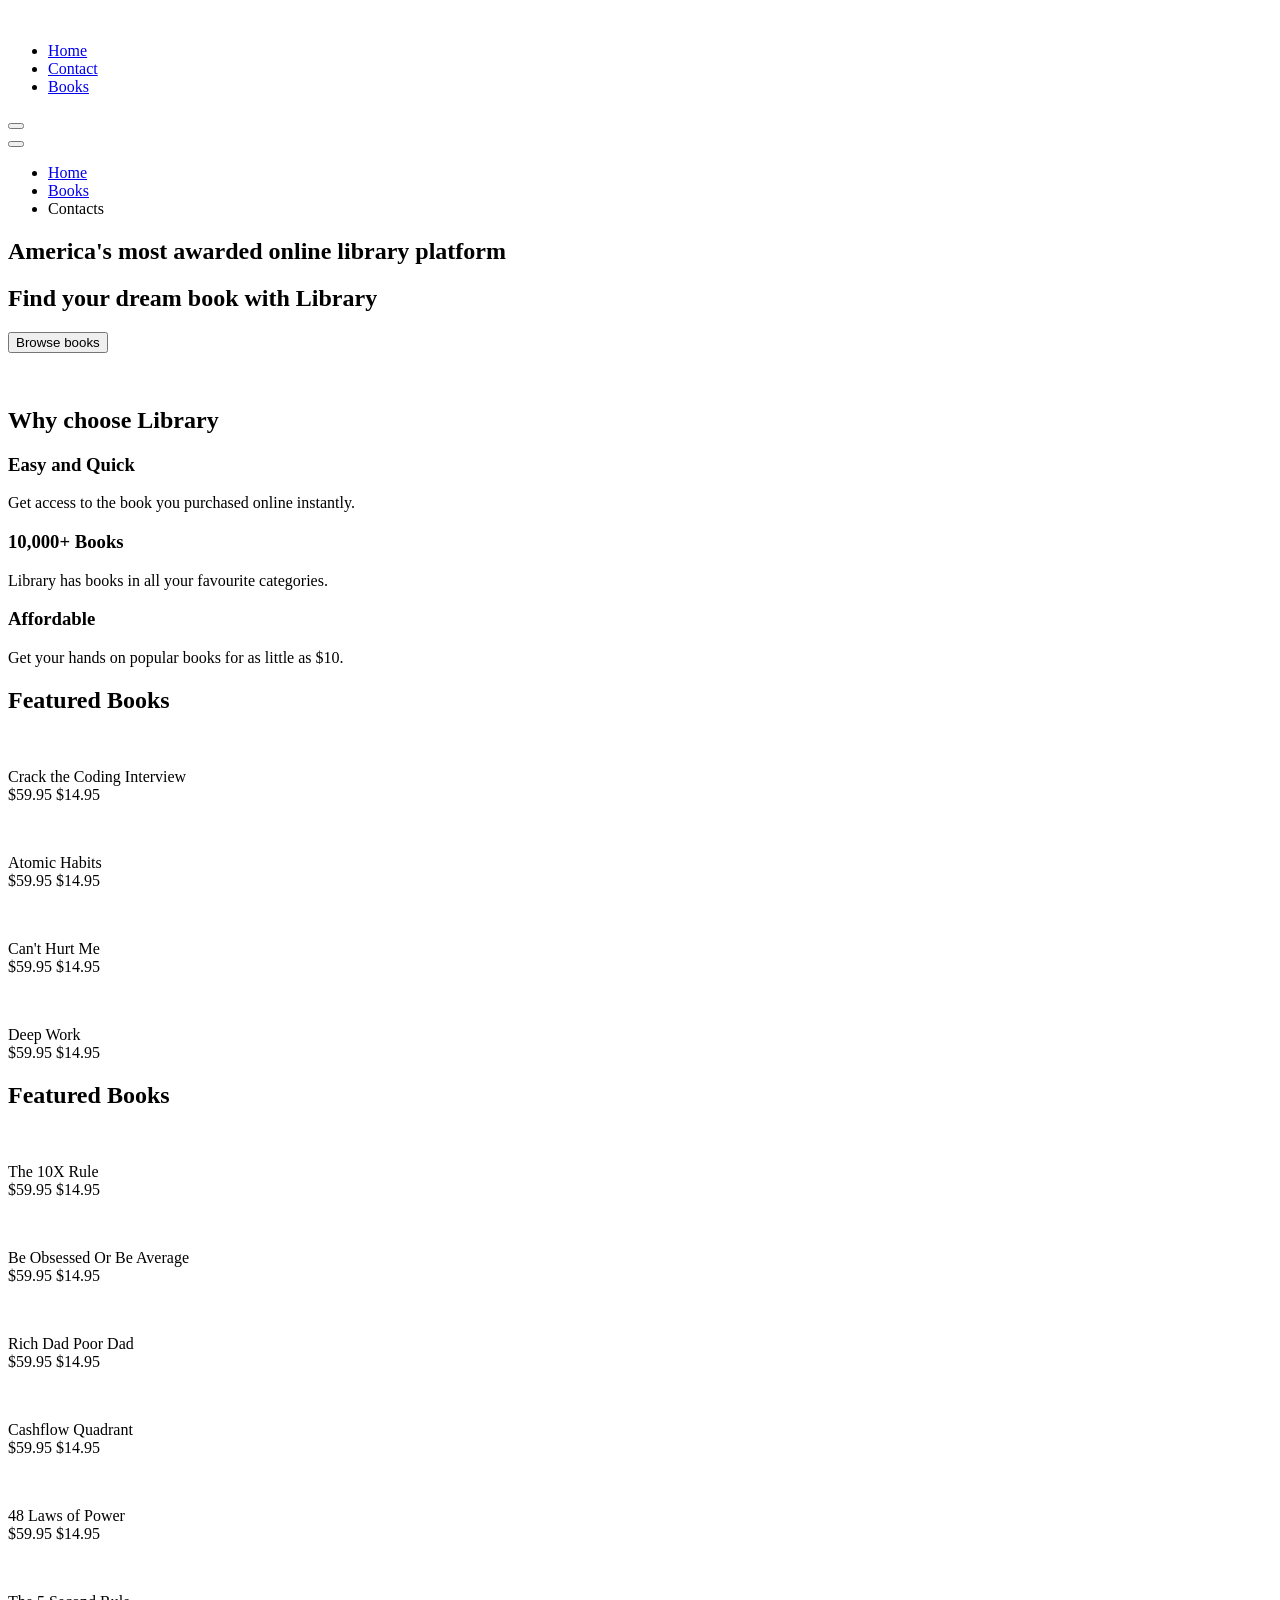
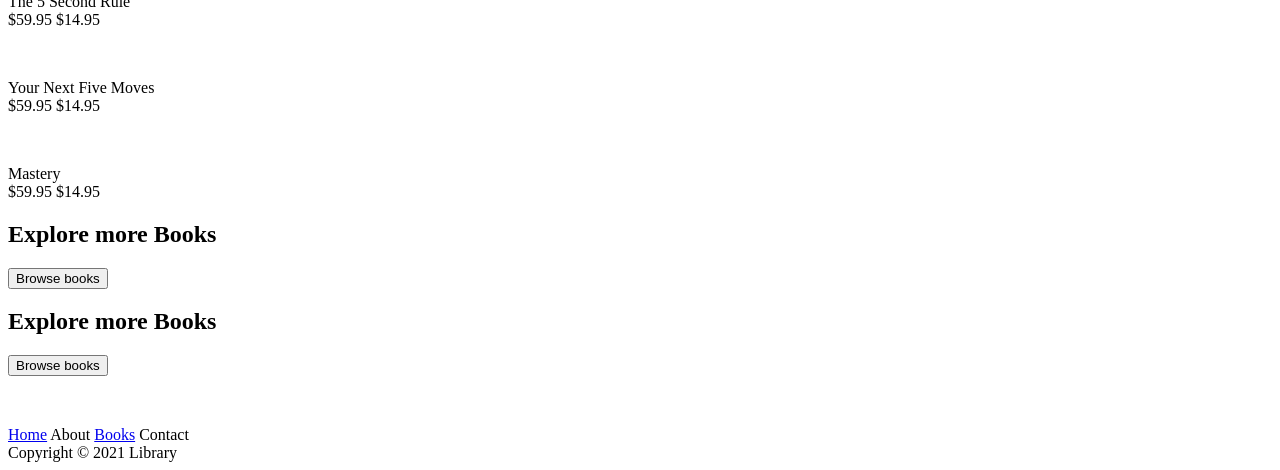
==== index.html @ ea18786e "Save library project progress" ====
<!DOCTYPE html>
<html lang="en">

<head>
  <meta charset="UTF-8">
  <meta http-equiv="X-UA-Compatible" content="IE=edge">
  <meta name="viewport" content="width=device-width, initial-scale=1.0">
  <title>Library</title>
  <link rel="stylesheet" href="style.css">
  <script src="https://kit.fontawesome.com/c8e4d183c2.js" crossorigin="anonymous"></script>
  <script src="index.js"></script>
</head>

<body>
  <section id="landing">
    <nav>
      <div class="nav__container">
        <img class="logo" src="assets/Library.svg" alt="">
        <ul class="nav__links">
          <li><a href="#" class="nav__link">Home</a></li>
          <li><a href="#" class="nav__link">Contact</a></li>
          <li><a href="#" class="nav__link nav__link--primary">Books</a></li>
        </ul>
        <button class="btn__menu" onclick="openMenu()">
          <i class="fas fa-bars"></i>
        </button>
        <div class="menu__backdrop">
          <button class="btn__menu btn__menu--close" onclick="closeMenu()">
            <i class="fas fa-times"></i>
          </button>
          <ul class="menu__links">
            <li class="menu__list">
              <a href="#" class="menu__link" onclick="closeMenu()">Home</a>
            </li>
            <li class="menu__list">
              <a href="#features" class="menu__link" onclick="closeMenu()">Books</a>
            </li>
            <li class="menu__list">
              <a class="menu__link no-cursor" onclick="closeMenu()">Contacts</a>
            </li>
          </ul>
        </div>
      </div>
    </nav>
    <header>
      <div class="header__container">
        <div class="header__description">
          <h1>America's most awarded online library platform</h1>
          <h2>Find your dream book with <span class="purple">Library</span></h2>
          <a href="#features">
            <button class="btn">Browse books</button>
          </a>
        </div>
        <figure class="header__img--wrapper">
          <img src="assets/Undraw_Books.svg" alt="">
        </figure>
      </div>
    </header>
  </section>

  <main>
    <section id="highlights">
      <div class="container">
        <div class="row">
          <h2 class="section__title">
            Why choose <span class="purple">Library</span>
          </h2>
          <div class="highlight__wrapper">
            <div class="highlight">
              <div class="highlight__img">
                <i class="fas fa-bolt"></i>
              </div>
              <h3 class="highlight__subtitle">
                Easy and Quick
              </h3>
              <p class="highlight__para">
                Get access to the book you purchased online instantly.
              </p>
            </div>
            <div class="highlight">
              <div class="highlight__img">
                <i class="fas fa-book-open"></i>
              </div>
              <h3 class="highlight__subtitle">
                10,000+ Books
              </h3>
              <p class="highlight__para">
                Library has books in all your favourite categories.
              </p>
            </div>
            <div class="highlight">
              <div class="highlight__img">
                <i class="fas fa-tags"></i>
              </div>
              <h3 class="highlight__subtitle">
                Affordable
              </h3>
              <p class="highlight__para">
                Get your hands on popular books for as little as $10.
              </p>
            </div>
          </div>
        </div>
      </div>
    </section>

    <section id="features">
      <div class="container">
        <div class="row">
          <h2 class="section__title">
            Featured <span class="purple">Books</span>
          </h2>
          <div class="books">
            <div class="book">
              <figure class="book__img--wrapper">
                <img class="book__img" src="assets/crack the coding interview.png" alt="">
              </figure>
              <div class="book__title">
                Crack the Coding Interview
              </div>
              <div class="book__ratings">
                <i class="fas fa-star"></i>
                <i class="fas fa-star"></i>
                <i class="fas fa-star"></i>
                <i class="fas fa-star"></i>
                <i class="fas fa-star-half-alt"></i>
              </div>
              <div class="book__price">
                <span class="book__price--normal">$59.95</span> $14.95
              </div>
            </div>
            <div class="book">
              <figure class="book__img--wrapper">
                <img class="book__img" src="assets/atomic habits.jpg" alt="">
              </figure>
              <div class="book__title">
                Atomic Habits
              </div>
              <div class="book__ratings">
                <i class="fas fa-star"></i>
                <i class="fas fa-star"></i>
                <i class="fas fa-star"></i>
                <i class="fas fa-star"></i>
                <i class="fas fa-star-half-alt"></i>
              </div>
              <div class="book__price">
                <span class="book__price--normal">$59.95</span> $14.95
              </div>
            </div>
            <div class="book">
              <figure class="book__img--wrapper">
                <img class="book__img" src="assets/david goggins.jpeg" alt="">
              </figure>
              <div class="book__title">
                Can't Hurt Me
              </div>
              <div class="book__ratings">
                <i class="fas fa-star"></i>
                <i class="fas fa-star"></i>
                <i class="fas fa-star"></i>
                <i class="fas fa-star"></i>
                <i class="fas fa-star-half-alt"></i>
              </div>
              <div class="book__price">
                <span class="book__price--normal">$59.95</span> $14.95
              </div>
            </div>
            <div class="book">
              <figure class="book__img--wrapper">
                <img class="book__img" src="assets/deep work.jpeg" alt="">
              </figure>
              <div class="book__title">
                Deep Work
              </div>
              <div class="book__ratings">
                <i class="fas fa-star"></i>
                <i class="fas fa-star"></i>
                <i class="fas fa-star"></i>
                <i class="fas fa-star"></i>
                <i class="fas fa-star-half-alt"></i>
              </div>
              <div class="book__price">
                <span class="book__price--normal">$59.95</span> $14.95
              </div>
            </div>
          </div>
        </div>
      </div>
    </section>

    <section id="recent">
      <div class="container">
        <div class="row">
          <h2 class="section__title">
            Featured <span class="purple">Books</span>
          </h2>
          <div class="books">
            <div class="book">
              <figure class="book__img--wrapper">
                <img class="book__img" src="assets/book-1.jpeg" alt="">
              </figure>
              <div class="book__title">
                The 10X Rule
              </div>
              <div class="book__ratings">
                <i class="fas fa-star"></i>
                <i class="fas fa-star"></i>
                <i class="fas fa-star"></i>
                <i class="fas fa-star"></i>
                <i class="fas fa-star-half-alt"></i>
              </div>
              <div class="book__price">
                <span class="book__price--normal">$59.95</span> $14.95
              </div>
            </div>
            <div class="book">
              <figure class="book__img--wrapper">
                <img class="book__img" src="assets/book-2.jpeg" alt="">
              </figure>
              <div class="book__title">
                Be Obsessed Or Be Average
              </div>
              <div class="book__ratings">
                <i class="fas fa-star"></i>
                <i class="fas fa-star"></i>
                <i class="fas fa-star"></i>
                <i class="fas fa-star"></i>
                <i class="fas fa-star-half-alt"></i>
              </div>
              <div class="book__price">
                <span class="book__price--normal">$59.95</span> $14.95
              </div>
            </div>
            <div class="book">
              <figure class="book__img--wrapper">
                <img class="book__img" src="assets/book-3.jpeg" alt="">
              </figure>
              <div class="book__title">
                Rich Dad Poor Dad
              </div>
              <div class="book__ratings">
                <i class="fas fa-star"></i>
                <i class="fas fa-star"></i>
                <i class="fas fa-star"></i>
                <i class="fas fa-star"></i>
                <i class="fas fa-star-half-alt"></i>
              </div>
              <div class="book__price">
                <span class="book__price--normal">$59.95</span> $14.95
              </div>
            </div>
            <div class="book">
              <figure class="book__img--wrapper">
                <img class="book__img" src="assets/book-4.jpeg" alt="">
              </figure>
              <div class="book__title">
                Cashflow Quadrant
              </div>
              <div class="book__ratings">
                <i class="fas fa-star"></i>
                <i class="fas fa-star"></i>
                <i class="fas fa-star"></i>
                <i class="fas fa-star"></i>
                <i class="fas fa-star-half-alt"></i>
              </div>
              <div class="book__price">
                <span class="book__price--normal">$59.95</span> $14.95
              </div>
            </div>
            <div class="book">
              <figure class="book__img--wrapper">
                <img class="book__img" src="assets/book-5.jpeg" alt="">
              </figure>
              <div class="book__title">
                48 Laws of Power
              </div>
              <div class="book__ratings">
                <i class="fas fa-star"></i>
                <i class="fas fa-star"></i>
                <i class="fas fa-star"></i>
                <i class="fas fa-star"></i>
                <i class="fas fa-star-half-alt"></i>
              </div>
              <div class="book__price">
                <span class="book__price--normal">$59.95</span> $14.95
              </div>
            </div>
            <div class="book">
              <figure class="book__img--wrapper">
                <img class="book__img" src="assets/book-6.jpeg" alt="">
              </figure>
              <div class="book__title">
                The 5 Second Rule
              </div>
              <div class="book__ratings">
                <i class="fas fa-star"></i>
                <i class="fas fa-star"></i>
                <i class="fas fa-star"></i>
                <i class="fas fa-star"></i>
                <i class="fas fa-star-half-alt"></i>
              </div>
              <div class="book__price">
                <span class="book__price--normal">$59.95</span> $14.95
              </div>
            </div>
            <div class="book">
              <figure class="book__img--wrapper">
                <img class="book__img" src="assets/book-7.jpg" alt="">
              </figure>
              <div class="book__title">
                Your Next Five Moves
              </div>
              <div class="book__ratings">
                <i class="fas fa-star"></i>
                <i class="fas fa-star"></i>
                <i class="fas fa-star"></i>
                <i class="fas fa-star"></i>
                <i class="fas fa-star-half-alt"></i>
              </div>
              <div class="book__price">
                <span class="book__price--normal">$59.95</span> $14.95
              </div>
            </div>
            <div class="book">
              <figure class="book__img--wrapper">
                <img class="book__img" src="assets/book-8.jpeg" alt="">
              </figure>
              <div class="book__title">
                Mastery
              </div>
              <div class="book__ratings">
                <i class="fas fa-star"></i>
                <i class="fas fa-star"></i>
                <i class="fas fa-star"></i>
                <i class="fas fa-star"></i>
                <i class="fas fa-star-half-alt"></i>
              </div>
              <div class="book__price">
                <span class="book__price--normal">$59.95</span> $14.95
              </div>
            </div>
          </div>
        </div>
      </div>
    </section>

    <section id="explore">
      <div class="container">
        <div class="row row__column">
          <h2>Explore more <span class="purple">Books</span></h2>
          <a href="#features">
            <button class="btn">Browse books</button>
          </a>
        </div>
      </div>
    </section>

    <section id="explore">
      <div class="container">
        <div class="row row__column">
          <h2>Explore more <span class="purple">Books</span></h2>
          <a href="#features">
            <button class="btn">Browse books</button>
          </a>
        </div>
      </div>
    </section>
  </main>

  <footer>
    <div class="container">
      <div class="row row__column">
        <a href="#">
          <figure class="footer__logo">
            <img src="assets/Library.svg" class="footer__logo--img" alt="">
          </figure>
        </a>
        <div class="footer__list">
          <a href="#" class="footer__link">Home</a>
          <a class="footer__link no-cursor">About</a>
          <a href="#features" class="footer__link">Books</a>
          <a class="footer__link no-cursor">Contact</a>
        </div>
        <div class="footer__copyright">Copyright &copy; 2021 Library</div>
      </div>
    </div>
  </footer>
</body>

</html>
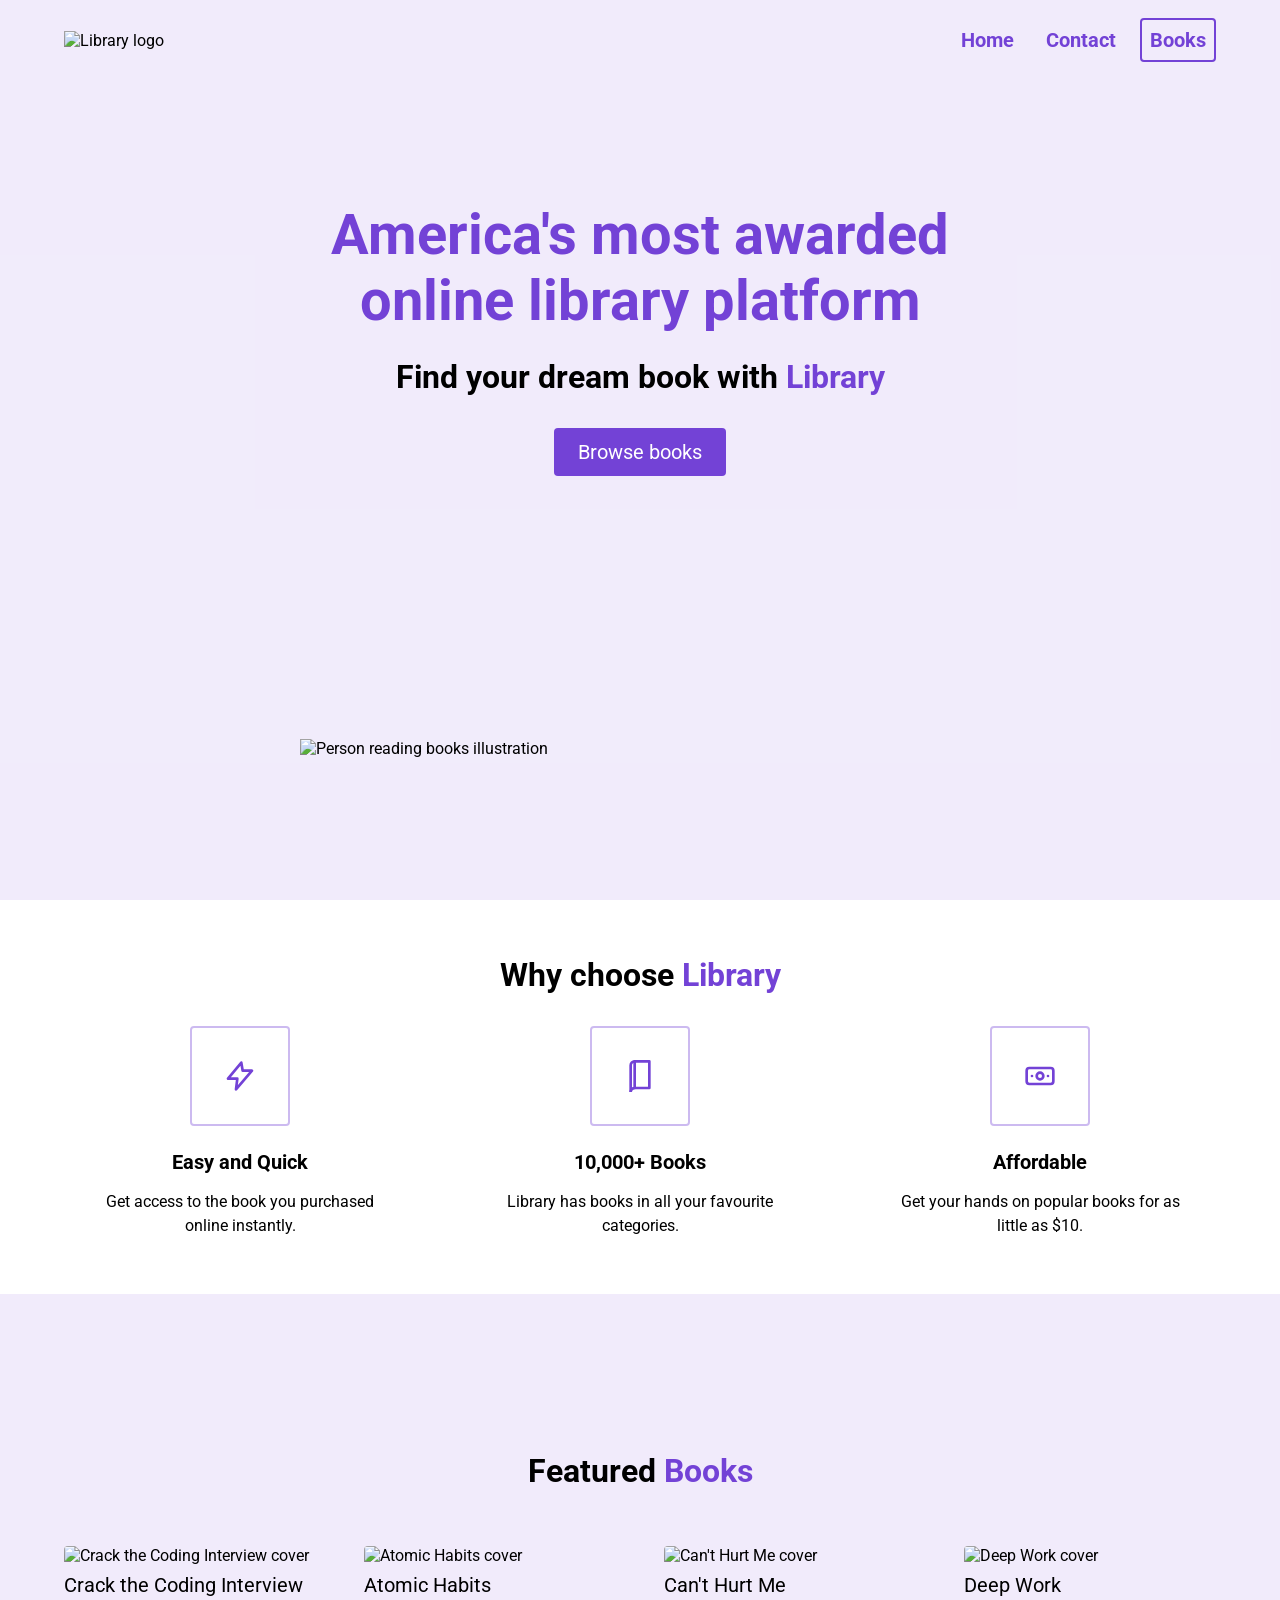
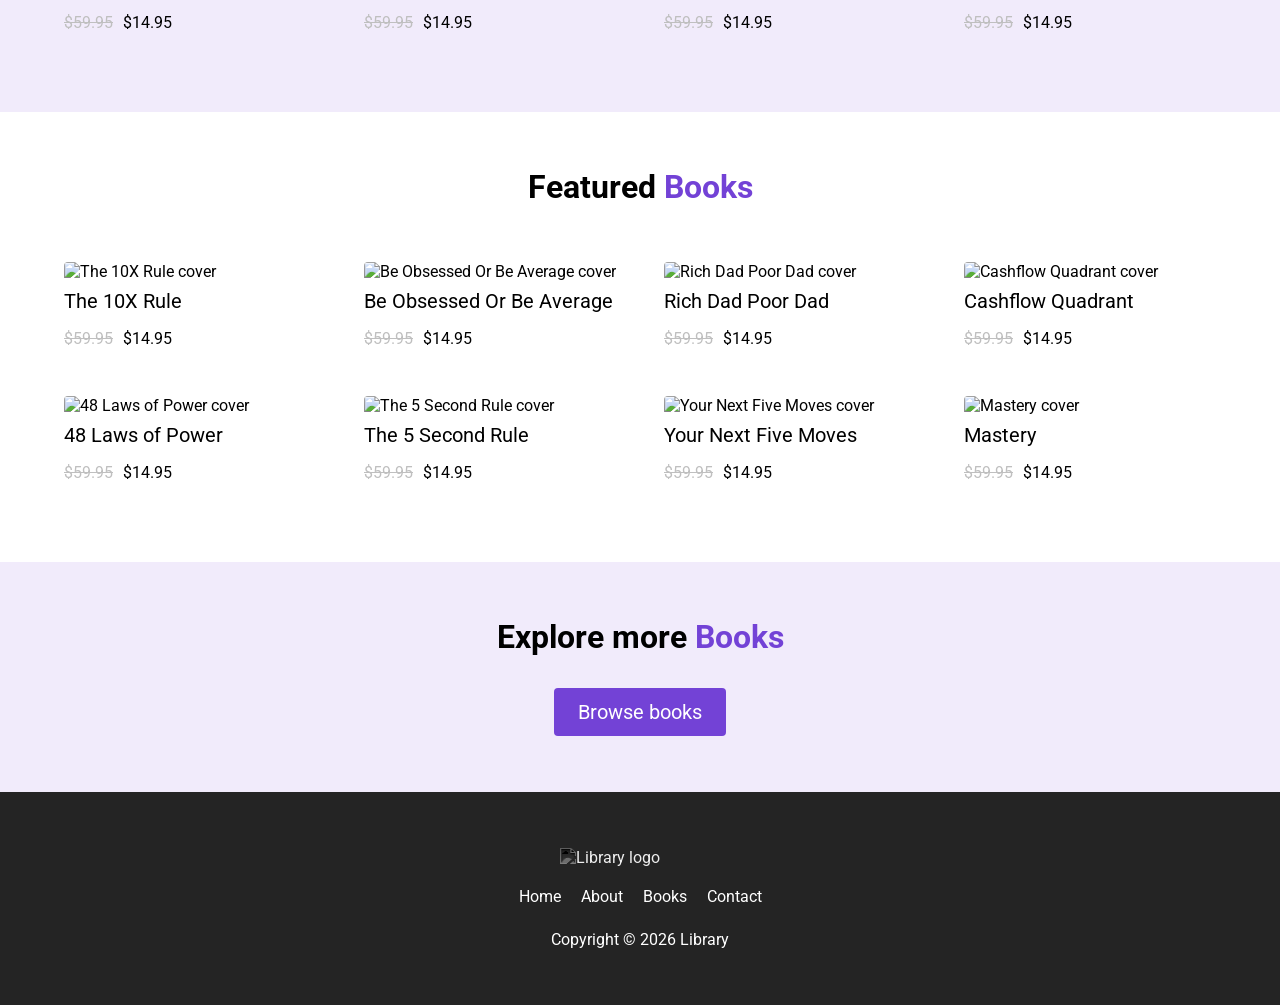
==== commit 45df8d23: "Library JS Code" ====
--- a/index.html
+++ b/index.html
@@ -8,18 +8,18 @@
   <title>Library</title>
   <link rel="stylesheet" href="style.css">
   <script src="https://kit.fontawesome.com/c8e4d183c2.js" crossorigin="anonymous"></script>
-  <script src="index.js"></script>
+  <script defer src="index.js"></script>
 </head>
 
 <body>
   <section id="landing">
     <nav>
       <div class="nav__container">
-        <img class="logo" src="assets/Library.svg" alt="">
+        <img class="logo" src="assets/Library.svg" alt="Library logo">
         <ul class="nav__links">
-          <li><a href="#" class="nav__link">Home</a></li>
-          <li><a href="#" class="nav__link">Contact</a></li>
-          <li><a href="#" class="nav__link nav__link--primary">Books</a></li>
+          <li><a href="index.html" class="nav__link">Home</a></li>
+          <li><a href="#contact" class="nav__link">Contact</a></li>
+          <li><a href="books.html" class="nav__link nav__link--primary">Books</a></li>
         </ul>
         <button class="btn__menu" onclick="openMenu()">
           <i class="fas fa-bars"></i>
@@ -30,13 +30,13 @@
           </button>
           <ul class="menu__links">
             <li class="menu__list">
-              <a href="#" class="menu__link" onclick="closeMenu()">Home</a>
+              <a href="index.html" class="menu__link" onclick="closeMenu()">Home</a>
             </li>
             <li class="menu__list">
-              <a href="#features" class="menu__link" onclick="closeMenu()">Books</a>
+              <a href="books.html" class="menu__link" onclick="closeMenu()">Books</a>
             </li>
             <li class="menu__list">
-              <a class="menu__link no-cursor" onclick="closeMenu()">Contacts</a>
+              <a href="#contact" class="menu__link" onclick="closeMenu()">Contact</a>
             </li>
           </ul>
         </div>
@@ -52,7 +52,7 @@
           </a>
         </div>
         <figure class="header__img--wrapper">
-          <img src="assets/Undraw_Books.svg" alt="">
+          <img src="assets/Undraw_Books.svg" alt="Person reading books illustration">
         </figure>
       </div>
     </header>
@@ -68,7 +68,9 @@
           <div class="highlight__wrapper">
             <div class="highlight">
               <div class="highlight__img">
-                <i class="fas fa-bolt"></i>
+                <svg viewBox="0 0 24 24" aria-hidden="true" focusable="false">
+                  <path d="M13 2L3 14h7l-1 8 12-14h-7l-1-6z"></path>
+                </svg>
               </div>
               <h3 class="highlight__subtitle">
                 Easy and Quick
@@ -79,7 +81,10 @@
             </div>
             <div class="highlight">
               <div class="highlight__img">
-                <i class="fas fa-book-open"></i>
+                <svg viewBox="0 0 24 24" aria-hidden="true" focusable="false">
+                  <path d="M5 4a3 3 0 0 1 3-3h11v20H8a3 3 0 0 0-3 3V4z"></path>
+                  <path d="M8 1v20a3 3 0 0 0-3 3"></path>
+                </svg>
               </div>
               <h3 class="highlight__subtitle">
                 10,000+ Books
@@ -90,7 +95,11 @@
             </div>
             <div class="highlight">
               <div class="highlight__img">
-                <i class="fas fa-tags"></i>
+                <svg viewBox="0 0 24 24" aria-hidden="true" focusable="false">
+                  <rect x="2" y="6" width="20" height="12" rx="2" ry="2"></rect>
+                  <circle cx="12" cy="12" r="2.5"></circle>
+                  <path d="M6 12h.01M18 12h.01"></path>
+                </svg>
               </div>
               <h3 class="highlight__subtitle">
                 Affordable
@@ -113,7 +122,7 @@
           <div class="books">
             <div class="book">
               <figure class="book__img--wrapper">
-                <img class="book__img" src="assets/crack the coding interview.png" alt="">
+                <img class="book__img" src="assets/crack the coding interview.png" alt="Crack the Coding Interview cover">
               </figure>
               <div class="book__title">
                 Crack the Coding Interview
@@ -131,7 +140,7 @@
             </div>
             <div class="book">
               <figure class="book__img--wrapper">
-                <img class="book__img" src="assets/atomic habits.jpg" alt="">
+                <img class="book__img" src="assets/atomic habits.jpg" alt="Atomic Habits cover">
               </figure>
               <div class="book__title">
                 Atomic Habits
@@ -149,7 +158,7 @@
             </div>
             <div class="book">
               <figure class="book__img--wrapper">
-                <img class="book__img" src="assets/david goggins.jpeg" alt="">
+                <img class="book__img" src="assets/david goggins.jpeg" alt="Can't Hurt Me cover">
               </figure>
               <div class="book__title">
                 Can't Hurt Me
@@ -167,7 +176,7 @@
             </div>
             <div class="book">
               <figure class="book__img--wrapper">
-                <img class="book__img" src="assets/deep work.jpeg" alt="">
+                <img class="book__img" src="assets/deep work.jpeg" alt="Deep Work cover">
               </figure>
               <div class="book__title">
                 Deep Work
@@ -197,7 +206,7 @@
           <div class="books">
             <div class="book">
               <figure class="book__img--wrapper">
-                <img class="book__img" src="assets/book-1.jpeg" alt="">
+                <img class="book__img" src="assets/book-1.jpeg" alt="The 10X Rule cover">
               </figure>
               <div class="book__title">
                 The 10X Rule
@@ -215,7 +224,7 @@
             </div>
             <div class="book">
               <figure class="book__img--wrapper">
-                <img class="book__img" src="assets/book-2.jpeg" alt="">
+                <img class="book__img" src="assets/book-2.jpeg" alt="Be Obsessed Or Be Average cover">
               </figure>
               <div class="book__title">
                 Be Obsessed Or Be Average
@@ -233,7 +242,7 @@
             </div>
             <div class="book">
               <figure class="book__img--wrapper">
-                <img class="book__img" src="assets/book-3.jpeg" alt="">
+                <img class="book__img" src="assets/book-3.jpeg" alt="Rich Dad Poor Dad cover">
               </figure>
               <div class="book__title">
                 Rich Dad Poor Dad
@@ -251,7 +260,7 @@
             </div>
             <div class="book">
               <figure class="book__img--wrapper">
-                <img class="book__img" src="assets/book-4.jpeg" alt="">
+                <img class="book__img" src="assets/book-4.jpeg" alt="Cashflow Quadrant cover">
               </figure>
               <div class="book__title">
                 Cashflow Quadrant
@@ -269,7 +278,7 @@
             </div>
             <div class="book">
               <figure class="book__img--wrapper">
-                <img class="book__img" src="assets/book-5.jpeg" alt="">
+                <img class="book__img" src="assets/book-5.jpeg" alt="48 Laws of Power cover">
               </figure>
               <div class="book__title">
                 48 Laws of Power
@@ -287,7 +296,7 @@
             </div>
             <div class="book">
               <figure class="book__img--wrapper">
-                <img class="book__img" src="assets/book-6.jpeg" alt="">
+                <img class="book__img" src="assets/book-6.jpeg" alt="The 5 Second Rule cover">
               </figure>
               <div class="book__title">
                 The 5 Second Rule
@@ -305,7 +314,7 @@
             </div>
             <div class="book">
               <figure class="book__img--wrapper">
-                <img class="book__img" src="assets/book-7.jpg" alt="">
+                <img class="book__img" src="assets/book-7.jpg" alt="Your Next Five Moves cover">
               </figure>
               <div class="book__title">
                 Your Next Five Moves
@@ -323,7 +332,7 @@
             </div>
             <div class="book">
               <figure class="book__img--wrapper">
-                <img class="book__img" src="assets/book-8.jpeg" alt="">
+                <img class="book__img" src="assets/book-8.jpeg" alt="Mastery cover">
               </figure>
               <div class="book__title">
                 Mastery
@@ -354,34 +363,23 @@
         </div>
       </div>
     </section>
-
-    <section id="explore">
-      <div class="container">
-        <div class="row row__column">
-          <h2>Explore more <span class="purple">Books</span></h2>
-          <a href="#features">
-            <button class="btn">Browse books</button>
-          </a>
-        </div>
-      </div>
-    </section>
   </main>
 
-  <footer>
+  <footer id="contact">
     <div class="container">
       <div class="row row__column">
-        <a href="#">
+        <a href="index.html">
           <figure class="footer__logo">
-            <img src="assets/Library.svg" class="footer__logo--img" alt="">
+            <img src="assets/Library.svg" class="footer__logo--img" alt="Library logo">
           </figure>
         </a>
         <div class="footer__list">
-          <a href="#" class="footer__link">Home</a>
-          <a class="footer__link no-cursor">About</a>
-          <a href="#features" class="footer__link">Books</a>
-          <a class="footer__link no-cursor">Contact</a>
-        </div>
-        <div class="footer__copyright">Copyright &copy; 2021 Library</div>
+          <a href="index.html" class="footer__link">Home</a>
+          <a href="#highlights" class="footer__link">About</a>
+          <a href="books.html" class="footer__link">Books</a>
+          <a href="#contact" class="footer__link">Contact</a>
+        </div>
+        <div class="footer__copyright">Copyright &copy; 2026 Library</div>
       </div>
     </div>
   </footer>
--- a/style.css
+++ b/style.css
@@ -0,0 +1,623 @@
+@import url('https://fonts.googleapis.com/css2?family=Roboto:wght@400;500;700&display=swap');
+* {
+  padding: 0;
+  margin: 0;
+  box-sizing: border-box;
+  font-family: 'Roboto', sans-serif;
+}
+
+html {
+  scroll-behavior: smooth;
+}
+
+body {
+  max-width: 100vw;
+  overflow-x: hidden;
+}
+
+nav {
+  height: 80px;
+  display: flex;
+}
+
+img {
+  width: 100%;
+}
+
+p {
+  line-height: 1.5;
+}
+
+a {
+  text-decoration: none;
+}
+
+a:hover {
+  text-decoration: underline;
+}
+
+
+
+ul {
+  display: flex;
+}
+
+li {
+  list-style-type: none;
+}
+
+h1 {
+  font-size: 56px;
+  color: #7342d6;
+  margin-bottom: 24px;
+  text-align: center;
+}
+
+h2 {
+  font-size: 32px;
+  margin-bottom: 32px;
+  text-align: center;
+}
+
+button {
+  cursor: pointer;
+}
+
+button:active {
+  transform: translateY(1px);
+}
+
+.btn {
+  background-color: #7342d6;
+  color: white;
+  padding: 12px 24px;
+  font-size: 20px;
+  border-radius: 4px;
+  border: none;
+}
+
+.purple {
+  color: #7342d6;
+}
+
+.logo {
+  width: 160px;
+}
+
+.nav__container {
+  width: 100%;
+  max-width: 1200px;
+  padding: 0 24px;
+  display: flex;
+  justify-content: space-between;
+  align-items: center;
+  margin: 0 auto;
+}
+
+.nav__link {
+  margin-left: 16px;
+  text-decoration: none;
+  font-size: 20px;
+  color: #7342d6;
+  font-weight: bold;
+  padding: 8px;
+}
+
+.nav__link:hover {
+  text-decoration: underline;
+}
+
+.nav__link--primary {
+  border: 2px solid #7342d6;
+  border-radius: 4px;
+}
+
+.nav__link--primary:hover {
+  text-decoration: none;
+}
+
+.btn__menu {
+  background-color: transparent;
+  font-size: 40px;
+  border: none;
+  color: #7342d6;
+  display: none;
+}
+
+.menu__backdrop {
+  position: absolute;
+  background-color: #242424;
+  top: 0;
+  left: 0;
+  right: 0;
+  bottom: 0;
+  z-index: 99;
+  display: flex;
+  align-items: center;
+  justify-content: center;
+  visibility: hidden;
+  transition: all 300ms ease;
+  opacity: 0;
+  transform: translate(100%);
+}
+
+.menu--open {
+  max-height: 100vh;
+  overflow: hidden;
+}
+
+.menu--open .menu__backdrop {
+  visibility: visible !important;
+  opacity: 1;
+  transform: translate(0);
+}
+
+.menu__links {
+  display: flex;
+  flex-direction: column;
+  align-items: center;
+}
+
+.menu__list {
+  padding: 32px 0;
+}
+
+.menu__link {
+  color: white;
+  font-size: 40px;
+}
+
+.btn__menu--close {
+  position: absolute;
+  top: 10px;
+  right: 20px;
+  padding: 8px;
+  color: white;
+}
+
+
+/* 
+
+LANDING
+
+*/
+
+#landing {
+  background-color: rgba(115, 66, 214, 0.1)
+}
+
+header {
+  height: calc(100vh - 80px);
+}
+
+.header__container {
+  width: 100%;
+  max-width: 720px;
+  margin: 0 auto;
+  height: 100%;
+  display: flex;
+  flex-direction: column;
+  justify-content: space-around;
+}
+
+.header__description {
+  display: flex;
+  flex-direction: column;
+  align-items: center;
+}
+
+.header__img--wrapper {
+  padding: 20px;
+
+  /* Added this after the tutorial to 
+  show it over the wave on larger screens */
+  z-index: 50;
+}
+
+.container {
+  padding: 56px 0;
+}
+
+.row {
+  width: 100%;
+  max-width: 1200px;
+  margin: 0 auto;
+}
+
+.row__column {
+  display: flex;
+  flex-direction: column;
+  align-items: center;
+}
+
+.no-cursor {
+  cursor: not-allowed;
+}
+/* 
+
+HIGHLIGHTS 
+
+*/
+
+#highlights {
+  position: relative;
+  max-width: 100vw;
+}
+
+#highlights:after,
+#highlights:before {
+  background: url('assets/wave.svg');
+  content: "";
+  position: absolute;
+  width: 101vw;
+  height: 12vw;
+  left: 0;
+  z-index: 1;
+  background-size: cover;
+  background-repeat: no-repeat;
+}
+
+#highlights:before {
+  transform: translateY(-100%);
+  top: 1px;
+}
+
+#highlights:after {
+  transform: translateY(100%) rotate(180deg);
+  bottom: 1px;
+}
+
+.highlight__wrapper {
+  display: flex;
+  flex-wrap: wrap;
+}
+
+.highlight {
+  padding: 0 24px;
+  width: calc(100% / 3);
+  display: flex;
+  align-items: center;
+  flex-direction: column;
+}
+
+.highlight__para {
+  text-align: center;
+  max-width: 280px;
+}
+
+.highlight__img {
+  border: 2px solid #7342d65d;
+  color: #7342d6;
+  width: 100px;
+  height: 100px;
+  display: flex;
+  align-items: center;
+  justify-content: center;
+  border-radius: 4px;
+  font-size: 32px;
+  margin-bottom: 24px;
+}
+
+.highlight__img svg {
+  width: 32px;
+  height: 32px;
+  fill: none;
+  stroke: currentColor;
+  stroke-width: 2;
+  stroke-linecap: round;
+  stroke-linejoin: round;
+}
+
+.highlight__subtitle {
+  font-size: 20px;
+  margin-bottom: 16px;
+  text-align: center;
+}
+
+/* 
+
+FEATURES 
+
+*/
+
+#features {
+  padding-top: 8vw;
+  background-color: rgba(115, 66, 214, 0.1);
+}
+
+.books {
+  display: flex;
+  flex-wrap: wrap;
+}
+
+.book {
+  width: 25%;
+  padding: 24px;
+  /* Added after tutorial to push all the books images down */
+  display: flex;
+  flex-direction: column;
+  justify-content: flex-end;
+  opacity: 0;
+  transform: translateY(12px);
+  animation: card-enter 500ms ease forwards;
+}
+
+.book:nth-child(1) { animation-delay: 40ms; }
+.book:nth-child(2) { animation-delay: 80ms; }
+.book:nth-child(3) { animation-delay: 120ms; }
+.book:nth-child(4) { animation-delay: 160ms; }
+.book:nth-child(5) { animation-delay: 200ms; }
+.book:nth-child(6) { animation-delay: 240ms; }
+.book:nth-child(7) { animation-delay: 280ms; }
+.book:nth-child(8) { animation-delay: 320ms; }
+
+@keyframes card-enter {
+  0% {
+    opacity: 0;
+    transform: translateY(12px);
+  }
+
+  100% {
+    opacity: 1;
+    transform: translateY(0);
+  }
+}
+
+.book__img {
+  max-height: 380px;
+  transition: all 300ms ease;
+  cursor: not-allowed;
+  /* Added after tutorial to maintain image aspect ratio */
+  object-fit: contain;
+  object-position: left;
+}
+
+.book__img--wrapper {
+  margin-bottom: 8px;
+  border-radius: 4px;
+  overflow: hidden;
+  display: flex;
+}
+
+.book:hover .book__img {
+  transform: scale(1.03);
+}
+
+.book__title {
+  font-size: 20px;
+  margin-bottom: 8px;
+}
+
+.book__title:hover {
+  text-decoration: underline;
+  cursor: not-allowed;
+}
+
+.book__ratings {
+  margin-bottom: 8px;
+  color: #fabf2a;
+}
+
+.book__price--normal {
+  text-decoration: line-through;
+  padding-right: 6px;
+  color: #bfbfbf;
+}
+
+/* 
+
+EXPLORE
+
+*/
+
+#explore {
+  background-color: rgba(115, 66, 214, 0.1);
+}
+
+/* 
+
+FOOTER
+
+*/
+
+footer {
+  background-color: #242424;
+}
+
+.footer__logo {
+  display: flex;
+}
+
+.footer__logo--img {
+  width: 160px;
+  filter: grayscale(1) invert(1);
+}
+
+.footer__link,
+.footer__copyright {
+  color: #fff;
+}
+
+.footer__list {
+  margin: 20px 0 24px 0;
+}
+
+.footer__link {
+  padding: 0 8px;
+}
+
+/* 
+**
+
+BOOKS PAGE
+
+**
+*/
+
+#books__body {
+  background-color: rgba(115, 66, 214, 0.1);
+  display: flex;
+  flex-direction: column;
+  min-height: 100vh;
+}
+
+#books__main {
+  flex: 1;
+}
+
+.books__header {
+  display: flex;
+  justify-content: space-between;
+  align-items: center;
+  padding: 0 24px;
+}
+
+.books__header--title {
+  margin-bottom: 0;
+}
+
+select {
+  background-color: #fff;
+  border-radius: 4px;
+  border: 1px solid #dcdfe6;
+  color: #606266;
+  height: 40px;
+  line-height: 40px;
+  outline: none;
+  padding: 0 16px;
+  width: 100%;
+  max-width: 200px;
+}
+
+.books__loading {
+  width: 100%;
+  display: flex;
+  align-items: center;
+  justify-content: center;
+  padding-top: 60px;
+  font-size: 60px;
+  color: #7342d6;
+}
+
+.books__loading--spinner {
+  display: none !important;
+}
+
+.books__loading .books__loading--spinner {
+  display: block !important;
+}
+
+.fa-spinner {
+  animation: rotate 600ms infinite linear;
+}
+
+@keyframes rotate {
+  0% {
+    transform: rotate(0);
+  }
+
+  100% {
+    transform: rotate(360deg);
+  }
+}
+
+/* SMALL PHONES, TABLETS, LARGE SMARTPHONES */
+@media (max-width: 768px) {
+  .header__description {
+    padding: 0 24px;
+  }
+
+  h1 {
+    font-size: 40px;
+  }
+
+  h2 {
+    font-size: 26px;
+  }
+
+  button {
+    font-size: 18px;
+  }
+
+  .book {
+    width: 50%;
+  }
+}
+
+@media (prefers-reduced-motion: reduce) {
+  .book {
+    opacity: 1;
+    transform: none;
+    animation: none;
+  }
+
+  .book__img,
+  .menu__backdrop,
+  .fa-spinner {
+    transition: none;
+    animation: none;
+  }
+}
+
+
+/* SMALL PHONES, LARGE SMARTPHONES */
+@media (max-width: 550px) {
+  .container {
+    padding: 40px 0;
+  }
+
+  .row {
+    padding: 0 12px;
+  }
+
+  .btn__menu {
+    display: block;
+  }
+
+  .nav__links {
+    display: none;
+  }
+
+  h1 {
+    font-size: 34px;
+  }
+
+  h2 {
+    font-size: 24px;
+    margin-bottom: 24px;
+  }
+
+  .books__header {
+    flex-direction: column;
+    align-items: flex-start;
+    gap: 12px;
+    padding: 0 12px;
+  }
+
+  select {
+    max-width: 100%;
+  }
+
+  .book {
+    width: 100%;
+    padding: 16px 12px;
+  }
+
+  .highlight {
+    width: 100%;
+  }
+
+  .highlight:not(:last-child) {
+    margin-bottom: 24px;
+  }
+
+  .footer__list {
+    flex-wrap: wrap;
+    justify-content: center;
+    row-gap: 10px;
+  }
+
+  .menu__link {
+    font-size: 32px;
+  }
+}
